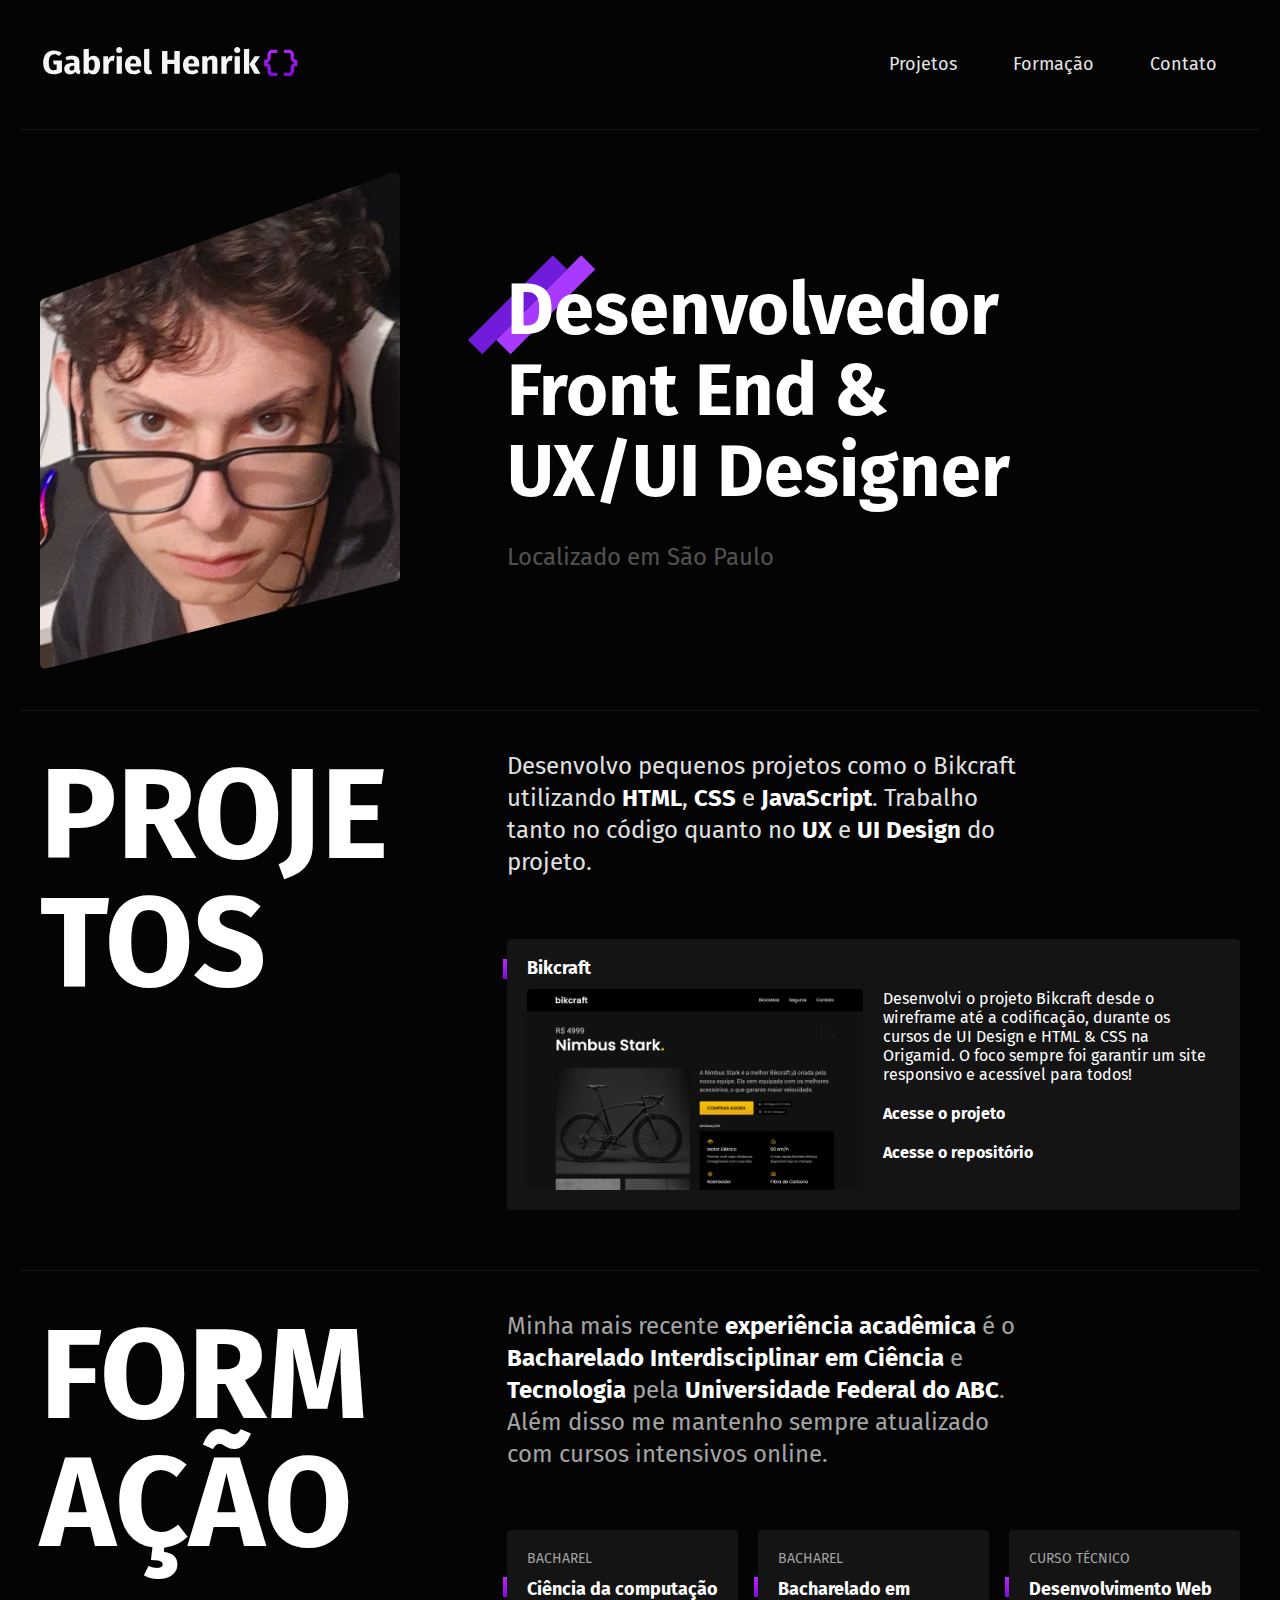
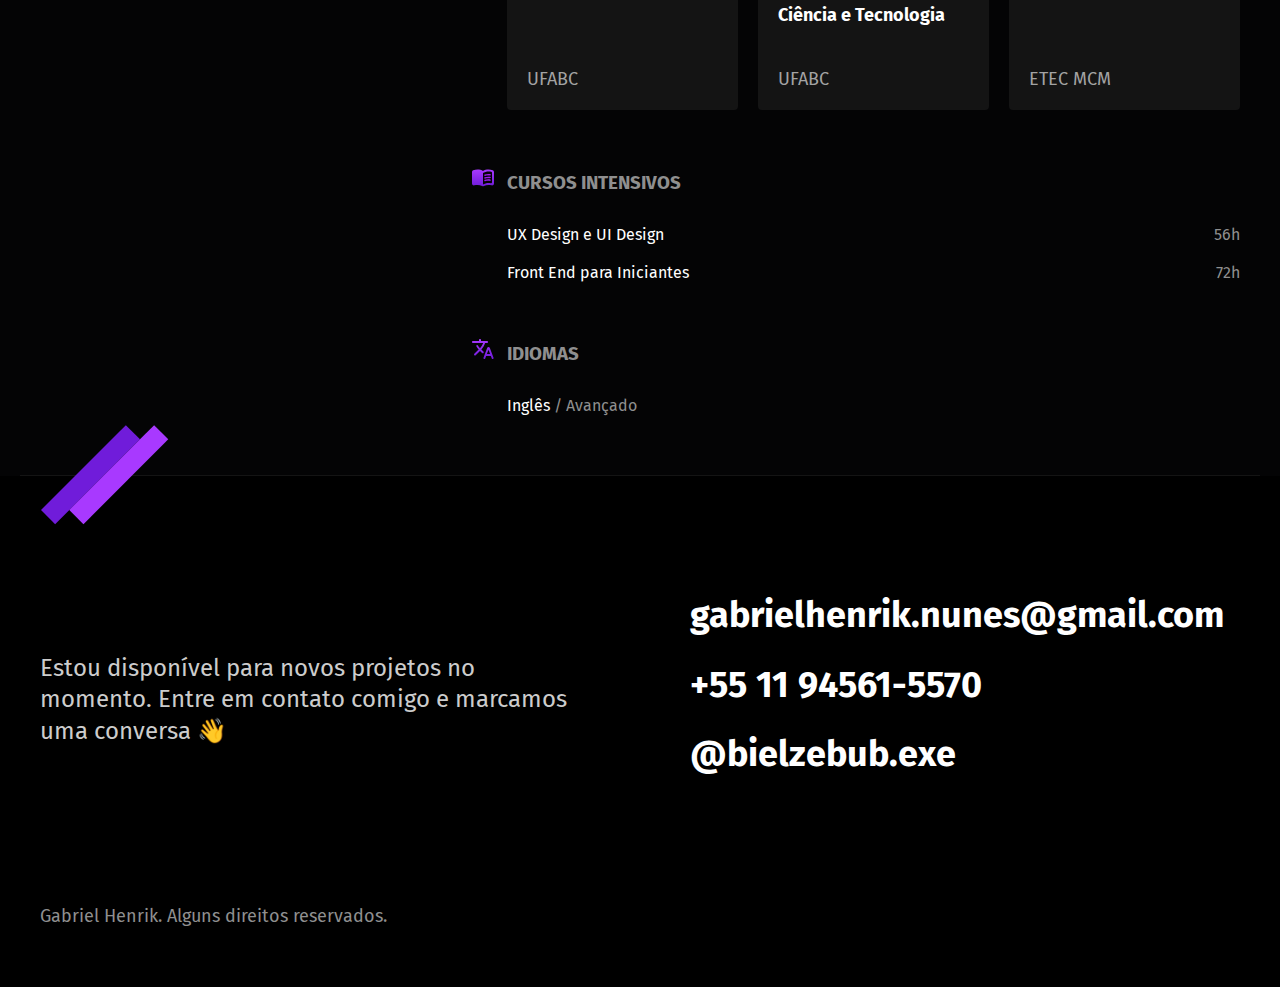
==== index.html @ 46ecd365 "troca da foto" ====
<!DOCTYPE html>
<html lang="pt-br">

<head>
  <meta charset="UTF-8">
  <meta name="viewport" content="width=device-width, initial-scale=1.0">
  <link rel="stylesheet" href="./css/style.css">
  <title>Gabriel Henrik - Desenvolvedor e Designer</title>
  <meta name="description" content="Desenvolvedor Front End e UX/UI Designer, Localizado em São Paulo">
  <link rel="icon" href="./favicon-pp.svg" type="image/svg+xml">
  <link rel="preconnect" href="https://fonts.googleapis.com">
  <link rel="preconnect" href="https://fonts.gstatic.com" crossorigin>
  <link href="https://fonts.googleapis.com/css2?family=Fira+Sans:wght@400;700&display=swap" rel="stylesheet">
</head>

<body>

  <header class="header">
    <div class="header-container">
      <img src="./img/logo-gh.svg" alt="" width="260" height="40">
      <nav>
        <ul class="header-menu">
          <li><a href="#projetos">Projetos</a></li>
          <li><a href="#formacao">Formação</a></li>
          <li><a href="#contato">Contato</a></li>
        </ul>
      </nav>
    </div>
  </header>

  <main class="introducao">
    <img src="./img/perfil-port.png" alt="gabriel henrik" width="360" height="520">
    <div>
      <h1>Desenvolvedor <br> Front End & <br> UX/UI Designer</h1>
      <p>Localizado em São Paulo</p>
    </div>

  </main>

  <section class="projetos" id="projetos" aria-label="projetos">
    <h2 class="subtitulo">projetos</h2>
    <div>
      <p class="projetos-texto">Desenvolvo pequenos projetos como o Bikcraft utilizando <strong>HTML</strong>, <strong>CSS</strong> e <strong>JavaScript</strong>. Trabalho tanto no código quanto no <strong>UX</strong> e <strong>UI Design</strong> do projeto.</p>

      <div class="empresa">
        <h3 class="empresa-titulo">Bikcraft</h3>
        <picture>
          <img src="./img/thumbs/bikcraft-thumb.jpg" alt="">
        </picture>

        <div class="conteudo-projetos">
          <p>Desenvolvi o projeto Bikcraft desde o wireframe até a codificação, durante os cursos de UI Design e HTML & CSS na Origamid. O foco sempre foi garantir um site responsivo e acessível para todos!</p>
          <ul>
            <li><a href="./projetos/bikcraft/index.html" target="_blank">Acesse o projeto</a></li>
            <li><a href="https://github.com/xBielzebub/bikcraft.git" target="_blank">Acesse o repositório</a></li>
          </ul>
        </div>
      </div>

    </div>
  </section>

  <section class="formacao" id="formacao" aria-label="Formação">
    <div class="formacao-container">
      <h2 class="subtitulo">Formação</h2>

      <div>
        <p class="formacao-texto">Minha mais recente <strong>experiência acadêmica</strong> é o <strong>Bacharelado Interdisciplinar em Ciência</strong> e <strong>Tecnologia</strong> pela <strong>Universidade Federal do ABC</strong>. Além disso me mantenho sempre atualizado com cursos intensivos online. </p>

        <ul class="faculdade-lista">
          <li class="faculdade">
            <span class="faculdade-tipo">Bacharel</span>
            <h3 class="faculdade-curso">Ciência da computação</h3>
            <span class="faculdade-instituicao">UFABC</span>
          </li>

          <li class="faculdade">
            <span class="faculdade-tipo">Bacharel</span>
            <h3 class="faculdade-curso">Bacharelado em Ciência e Tecnologia</h3>
            <span class="faculdade-instituicao">UFABC</span>
          </li>

          <li class="faculdade">
            <span class="faculdade-tipo">Curso Técnico</span>
            <h3 class="faculdade-curso">Desenvolvimento Web</h3>
            <span class="faculdade-instituicao">ETEC MCM</span>
          </li>
        </ul>
        <div class="formacao-extra">
          <div class="cursos">
            <h3>Cursos Intensivos</h3>
            <ul>
              <li>UX Design e UI Design <span>56h</span></li>
              <li>Front End para Iniciantes <span>72h</span></li>
            </ul>
          </div>

          <div class="idiomas">
            <h3>Idiomas</h3>
            <ul>
              <li>Inglês <span>/ Avançado</span></li>
            </ul>
          </div>
        </div>
      </div>
    </div>
  </section>

  <footer class="footer" id="contato">
    <div class="footer-container">
      <p class="footer-texto">Estou disponível para novos projetos no momento. Entre em contato comigo e marcamos uma conversa 👋</p>
      <ul class="footer-contato">
        <li>gabrielhenrik.nunes@gmail.com</li>
        <li>+55 11 94561-5570</li>
        <li><a href="https://www.instagram.com/bielzebub.exe/ " target=”_blank”>@bielzebub.exe</a></li>
      </ul>
      <p class="footer-copy">Gabriel Henrik. Alguns direitos reservados.</p>
    </div>
  </footer>

</body>

</html>
---- css/style.css ----
@import "./global.css";
@import "./header.css";
@import "./introducao.css";
@import "./experiencia.css";
@import "./formacao.css";
@import "./footer.css";
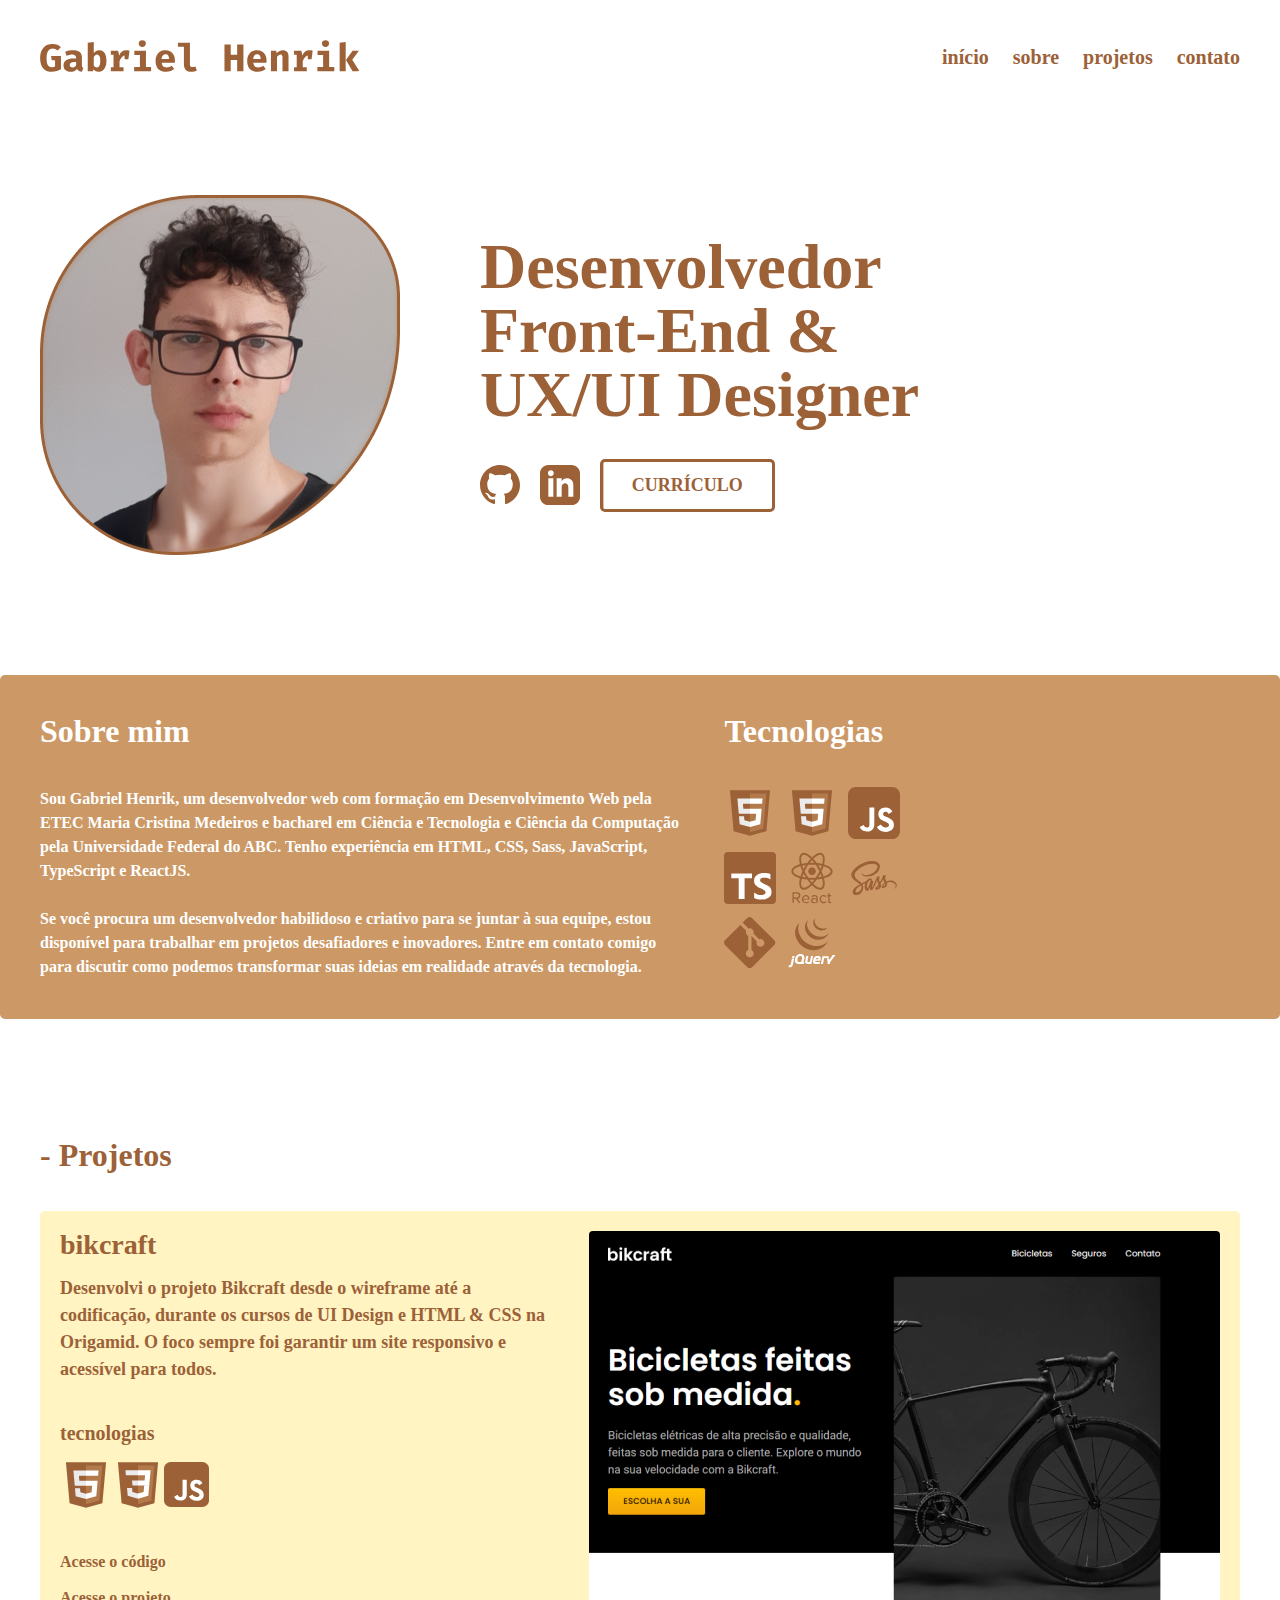
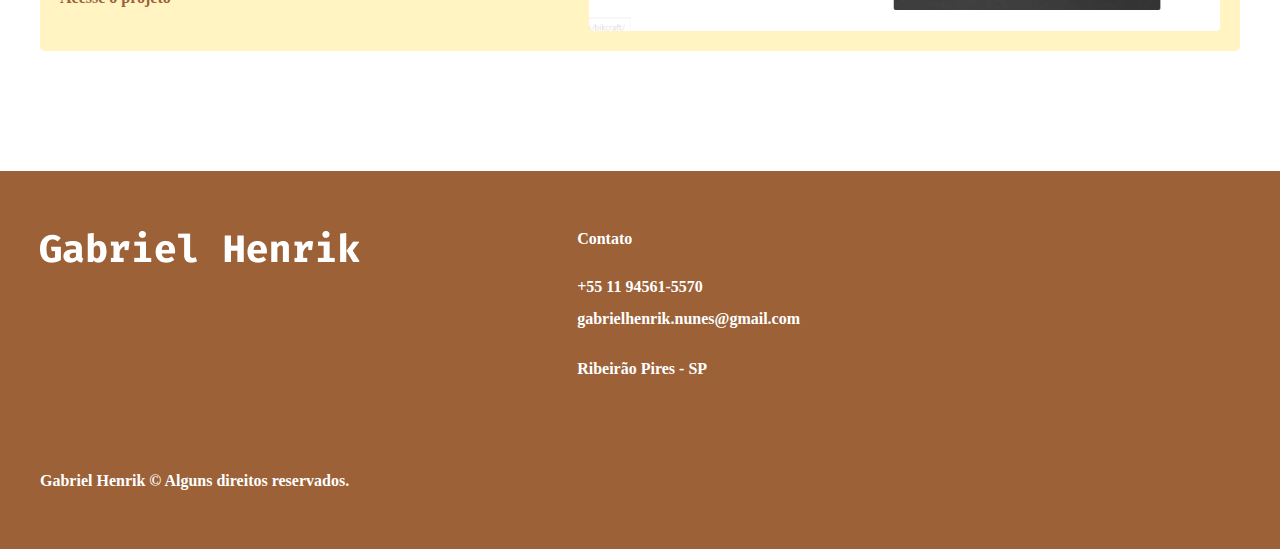
==== commit 941023e3: "novo-design" ====
--- a/index.html
+++ b/index.html
@@ -3,121 +3,99 @@
 
 <head>
   <meta charset="UTF-8">
+  <meta http-equiv="X-UA-Compatible" content="IE=edge">
   <meta name="viewport" content="width=device-width, initial-scale=1.0">
-  <link rel="stylesheet" href="./css/style.css">
+  <link rel="stylesheet" href="./css/styles.css">
+  <link rel="icon" href="../favicon.svg" type="image/svg+xml">
   <title>Gabriel Henrik - Desenvolvedor e Designer</title>
-  <meta name="description" content="Desenvolvedor Front End e UX/UI Designer, Localizado em São Paulo">
-  <link rel="icon" href="./favicon-pp.svg" type="image/svg+xml">
-  <link rel="preconnect" href="https://fonts.googleapis.com">
-  <link rel="preconnect" href="https://fonts.gstatic.com" crossorigin>
-  <link href="https://fonts.googleapis.com/css2?family=Fira+Sans:wght@400;700&display=swap" rel="stylesheet">
 </head>
 
 <body>
-
-  <header class="header">
-    <div class="header-container">
-      <img src="./img/logo-gh.svg" alt="" width="260" height="40">
-      <nav>
-        <ul class="header-menu">
-          <li><a href="#projetos">Projetos</a></li>
-          <li><a href="#formacao">Formação</a></li>
-          <li><a href="#contato">Contato</a></li>
-        </ul>
-      </nav>
-    </div>
+  <header class="container">
+    <picture>
+      <img src="./img/logonew.svg" alt="gabriel henrik" width="320">
+    </picture>
+    <nav>
+      <ul>
+        <li><a href="#inicio">início</a></li>
+        <li><a href="#sobre">sobre</a></li>
+        <li><a href="#projetos">projetos</a></li>
+        <li><a href="#contato">contato</a></li>
+      </ul>
+    </nav>
   </header>
 
-  <main class="introducao">
-    <img src="./img/perfil-port.png" alt="gabriel henrik" width="360" height="520">
-    <div>
-      <h1>Desenvolvedor <br> Front End & <br> UX/UI Designer</h1>
-      <p>Localizado em São Paulo</p>
+  <main class="container" id="inicio">
+    <img src="./img/pfpnew.png" alt="">
+    <div class="inicio-conteudo">
+      <h1>Desenvolvedor <br>
+        Front-End & <br>
+        UX/UI Designer</h1>
+
+      <ul class="social-links">
+        <li><a href="https://github.com/xBielzebub" target="_blank"><img src="./img/github-icon.svg" alt=""></a></li>
+        <li><a href="https://linkedin.com/in/gabrielhenrik294015150" target="_blank"><img src="./img/linkedin-icon.svg" alt=""></a></li>
+        <li><a href="" class="btn">Currículo</a></li>
+      </ul>
     </div>
-
   </main>
 
-  <section class="projetos" id="projetos" aria-label="projetos">
-    <h2 class="subtitulo">projetos</h2>
-    <div>
-      <p class="projetos-texto">Desenvolvo pequenos projetos como o Bikcraft utilizando <strong>HTML</strong>, <strong>CSS</strong> e <strong>JavaScript</strong>. Trabalho tanto no código quanto no <strong>UX</strong> e <strong>UI Design</strong> do projeto.</p>
+  <section class="sobre container" id="sobre">
+    <h2>Sobre mim</h2>
+    <p>Sou Gabriel Henrik, um desenvolvedor web com formação em Desenvolvimento Web pela ETEC Maria Cristina Medeiros e bacharel em Ciência e Tecnologia e Ciência da Computação pela Universidade Federal do ABC. Tenho experiência em HTML, CSS, Sass, JavaScript, TypeScript e ReactJS. <br> <br> Se você procura um desenvolvedor habilidoso e criativo para se juntar à sua equipe, estou disponível para trabalhar em projetos desafiadores e inovadores. Entre em contato comigo para discutir como podemos transformar suas ideias em realidade através da tecnologia.</p>
+    <h2>Tecnologias</h2>
+    <ul>
+      <li><img src="./img/skills/htmlicon.svg" alt="" width="52" height="52"></li>
+      <li><img src="./img/skills/htmlicon.svg" alt="" width="52" height="52"></li>
+      <li><img src="./img/skills/jsicon.svg" alt="" width="52" height="52"></li>
+      <li><img src="./img/skills/tsicon.svg" alt="" width="52" height="52"></li>
+      <li><img src="./img/skills/reacticon.svg" alt="" width="52" height="52"></li>
+      <li><img src="./img/skills/sassicon.svg" alt="" width="52" height="52"></li>
+      <li><img src="./img/skills/giticon.svg" alt="" width="52" height="52"></li>
+      <li><img src="./img/skills/jqueryicon.svg" alt="" width="52" height="52"></li>
+    </ul>
+  </section>
 
-      <div class="empresa">
-        <h3 class="empresa-titulo">Bikcraft</h3>
-        <picture>
-          <img src="./img/thumbs/bikcraft-thumb.jpg" alt="">
-        </picture>
-
-        <div class="conteudo-projetos">
-          <p>Desenvolvi o projeto Bikcraft desde o wireframe até a codificação, durante os cursos de UI Design e HTML & CSS na Origamid. O foco sempre foi garantir um site responsivo e acessível para todos!</p>
-          <ul>
-            <li><a href="./projetos/bikcraft/index.html" target="_blank">Acesse o projeto</a></li>
-            <li><a href="https://github.com/xBielzebub/bikcraft.git" target="_blank">Acesse o repositório</a></li>
-          </ul>
+  <section class="projetos container" id="projetos">
+    <h2>- Projetos</h2>
+    <div class="card-projeto">
+      <div class="projeto-conteudo">
+        <h3>bikcraft</h3>
+        <br>
+        <p>Desenvolvi o projeto Bikcraft desde o wireframe até a codificação, durante os cursos de UI Design e HTML & CSS na Origamid. O foco sempre foi garantir um site responsivo e acessível para todos.</p>
+        <h4>tecnologias</h4>
+        <br>
+        <div class="tecnologias-projeto">
+          <span><img src="./img/skills/htmlicon.svg" alt=""></span>
+          <span><img src="./img/skills/cssicon.svg" alt=""></span>
+          <span><img src="./img/skills/jsicon.svg" alt=""></span>
+        </div>
+        <div class="projetos-links">
+          <a href="https://github.com/xBielzebub/bikcraft" target="_blank">Acesse o código</a>
+          <a href="https://bikcraft-chi.vercel.app" target="_blank">Acesse o projeto</a>
         </div>
       </div>
-
+      <picture>
+        <img src="./img/thumb-projetos/bikcraft.jpg" alt="">
+      </picture>
     </div>
   </section>
 
-  <section class="formacao" id="formacao" aria-label="Formação">
-    <div class="formacao-container">
-      <h2 class="subtitulo">Formação</h2>
+  <footer class="footer-bg" id="contato">
+    <div class="footer container">
+      <img src="./img/logonew-white.png" alt="" width="320">
+      <div class="footer-contato">
+        <h3>Contato</h3>
+        <ul>
+          <li><a href="tel:+5511945615570">+55 11 94561-5570</a></li>
+          <li><a href="mailto:gabrielhenrik.nunes@gmail.com">gabrielhenrik.nunes@gmail.com</a></li>
+          <li>Ribeirão Pires - SP</li>
+        </ul>
+      </div>
 
-      <div>
-        <p class="formacao-texto">Minha mais recente <strong>experiência acadêmica</strong> é o <strong>Bacharelado Interdisciplinar em Ciência</strong> e <strong>Tecnologia</strong> pela <strong>Universidade Federal do ABC</strong>. Além disso me mantenho sempre atualizado com cursos intensivos online. </p>
-
-        <ul class="faculdade-lista">
-          <li class="faculdade">
-            <span class="faculdade-tipo">Bacharel</span>
-            <h3 class="faculdade-curso">Ciência da computação</h3>
-            <span class="faculdade-instituicao">UFABC</span>
-          </li>
-
-          <li class="faculdade">
-            <span class="faculdade-tipo">Bacharel</span>
-            <h3 class="faculdade-curso">Bacharelado em Ciência e Tecnologia</h3>
-            <span class="faculdade-instituicao">UFABC</span>
-          </li>
-
-          <li class="faculdade">
-            <span class="faculdade-tipo">Curso Técnico</span>
-            <h3 class="faculdade-curso">Desenvolvimento Web</h3>
-            <span class="faculdade-instituicao">ETEC MCM</span>
-          </li>
-        </ul>
-        <div class="formacao-extra">
-          <div class="cursos">
-            <h3>Cursos Intensivos</h3>
-            <ul>
-              <li>UX Design e UI Design <span>56h</span></li>
-              <li>Front End para Iniciantes <span>72h</span></li>
-            </ul>
-          </div>
-
-          <div class="idiomas">
-            <h3>Idiomas</h3>
-            <ul>
-              <li>Inglês <span>/ Avançado</span></li>
-            </ul>
-          </div>
-        </div>
-      </div>
-    </div>
-  </section>
-
-  <footer class="footer" id="contato">
-    <div class="footer-container">
-      <p class="footer-texto">Estou disponível para novos projetos no momento. Entre em contato comigo e marcamos uma conversa 👋</p>
-      <ul class="footer-contato">
-        <li>gabrielhenrik.nunes@gmail.com</li>
-        <li>+55 11 94561-5570</li>
-        <li><a href="https://www.instagram.com/bielzebub.exe/ " target=”_blank”>@bielzebub.exe</a></li>
-      </ul>
-      <p class="footer-copy">Gabriel Henrik. Alguns direitos reservados.</p>
+      <p class="footer-copy font-2-m cor-6">Gabriel Henrik © Alguns direitos reservados.</p>
     </div>
   </footer>
-
 </body>
 
 </html>--- a/css/styles.css
+++ b/css/styles.css
@@ -0,0 +1,37 @@
+@import url(./reset.css);
+@import url(./utilidades.css);
+@import url(./sobre.css);
+@import url(./projetos.css);
+@import url(./inicio.css);
+@import url(./footer.css);
+
+body {
+  font-family: "fira code";
+  font-weight: bold;
+  color: #9c6137;
+}
+
+.container {
+  max-width: 1200px;
+  margin: 0 auto;
+}
+
+.container:nth-child(n + 2) {
+  margin-top: 120px;
+}
+
+img {
+  border-radius: 4px;
+}
+
+header {
+  display: flex;
+  justify-content: space-between;
+  align-items: center;
+  padding-top: 40px;
+}
+nav ul {
+  font-size: 1.25rem;
+  display: flex;
+  gap: 24px;
+}
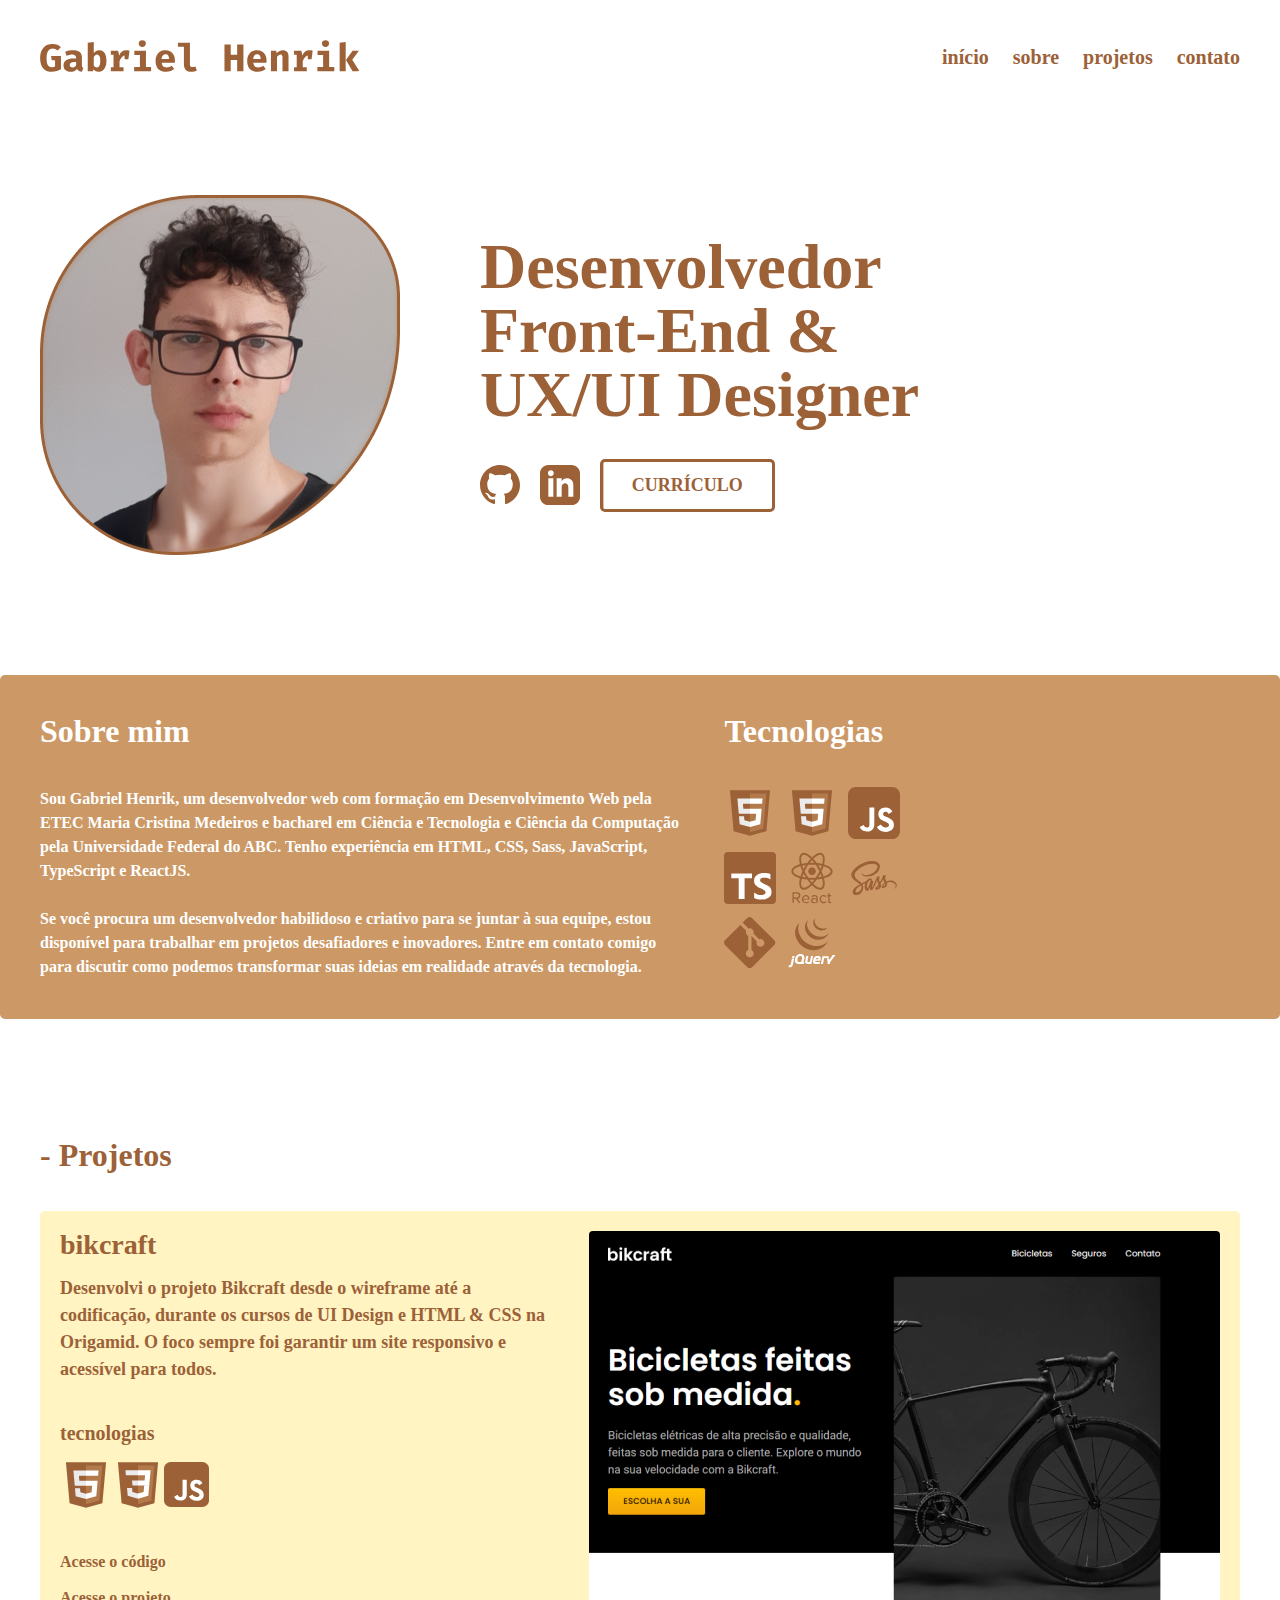
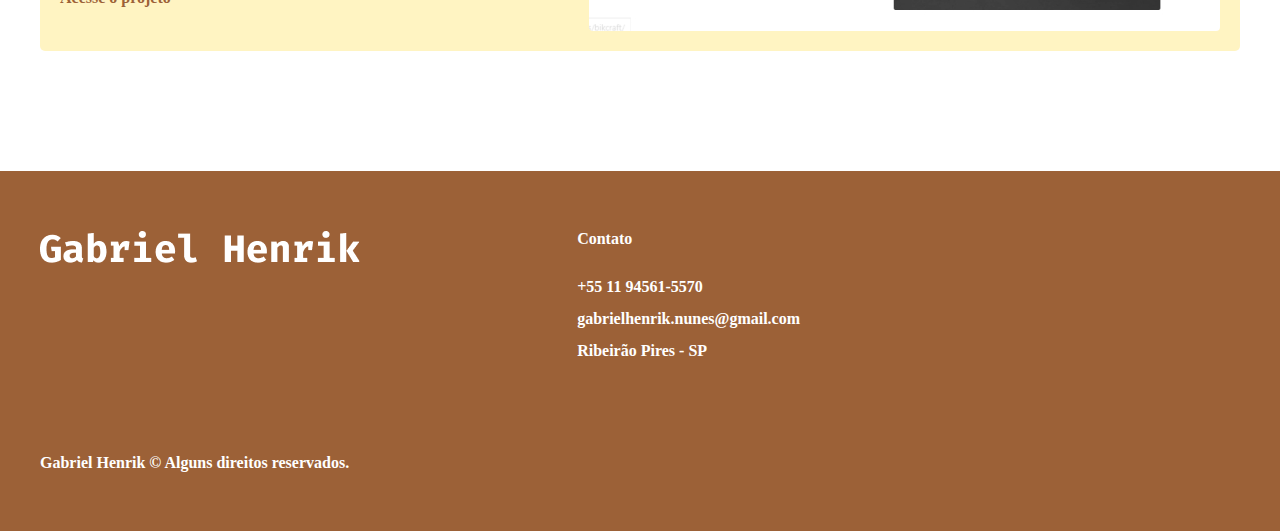
==== commit 79056210: "correções" ====
--- a/index.html
+++ b/index.html
@@ -93,7 +93,7 @@
         </ul>
       </div>
 
-      <p class="footer-copy font-2-m cor-6">Gabriel Henrik © Alguns direitos reservados.</p>
+      <p class="footer-copy">Gabriel Henrik © Alguns direitos reservados.</p>
     </div>
   </footer>
 </body>
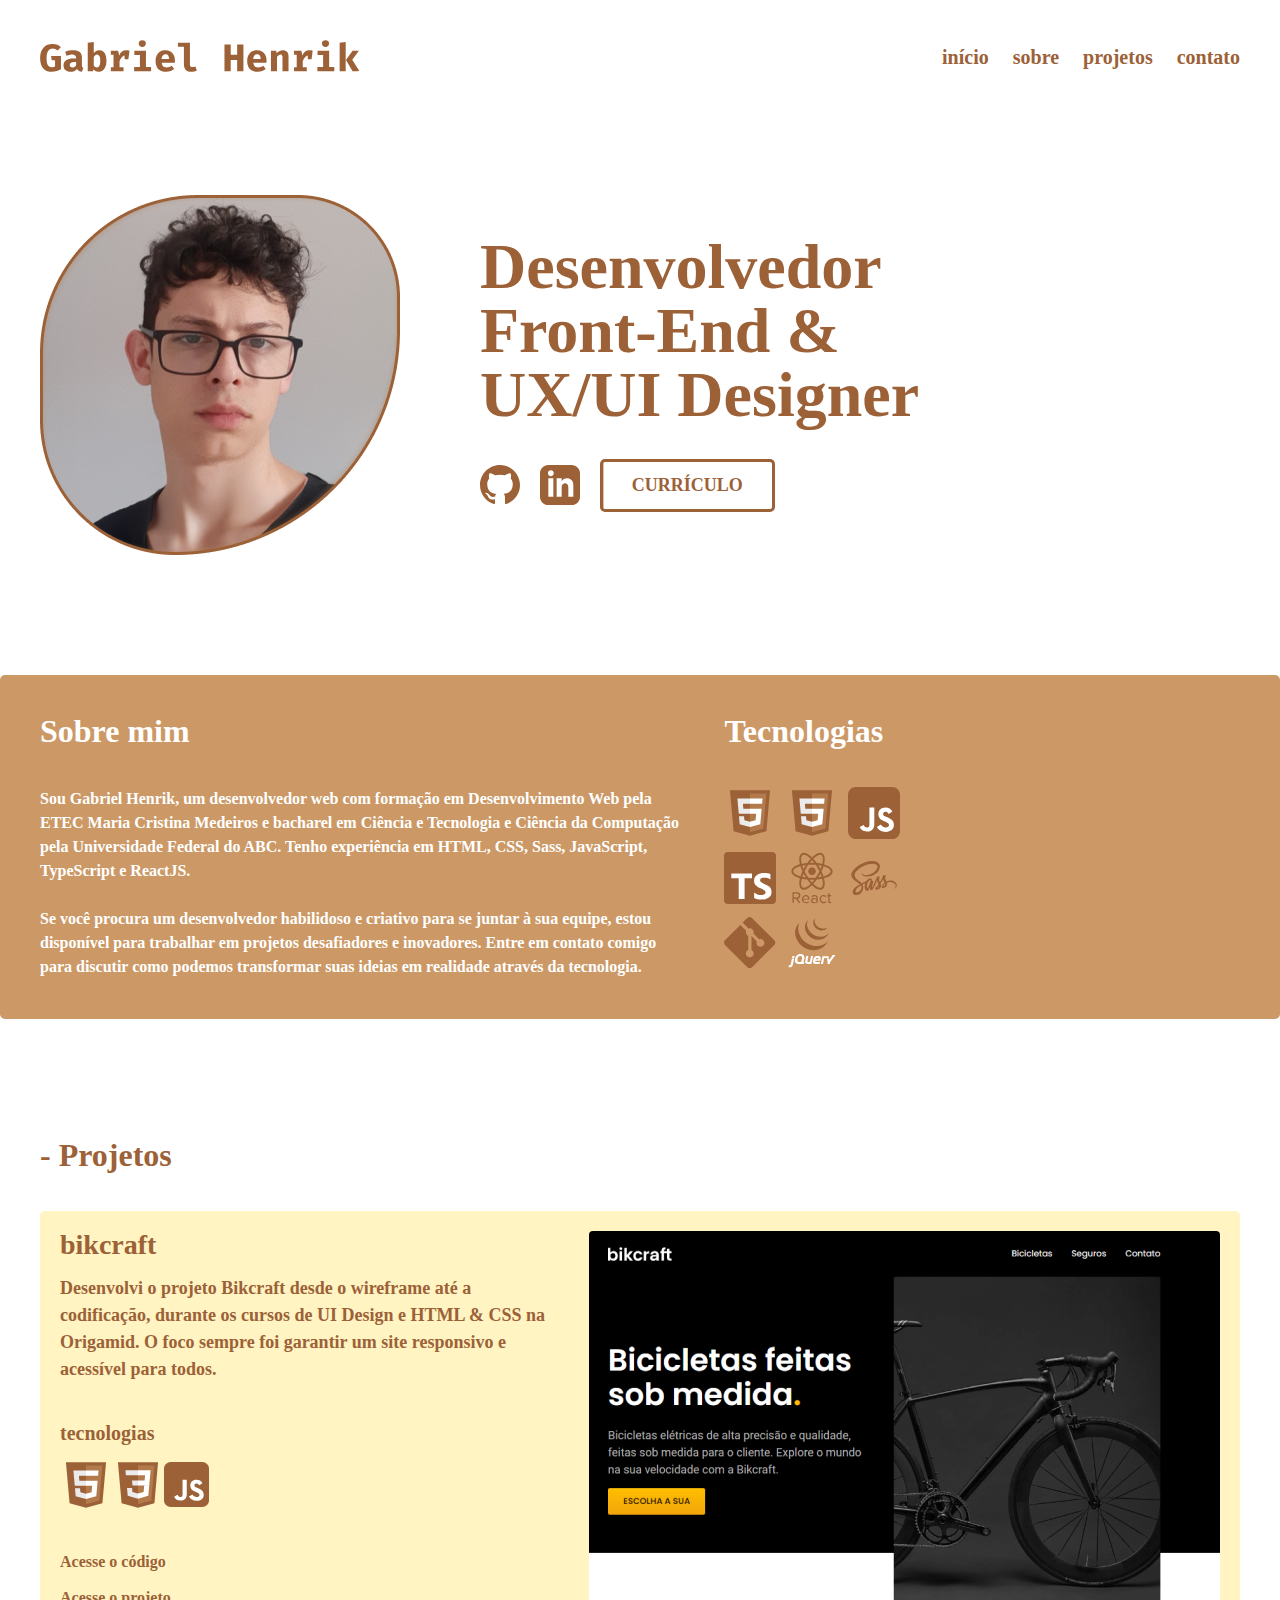
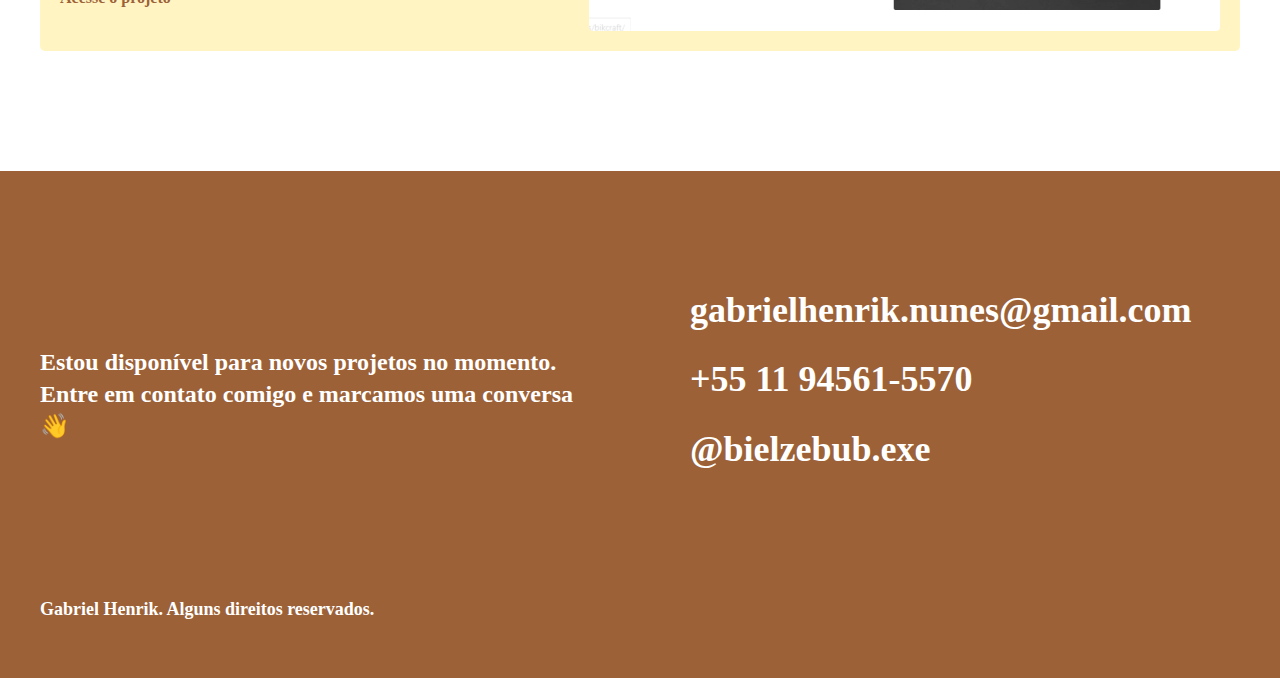
==== commit fa76d9e7: "novo footer" ====
--- a/index.html
+++ b/index.html
@@ -81,19 +81,15 @@
     </div>
   </section>
 
-  <footer class="footer-bg" id="contato">
-    <div class="footer container">
-      <img src="./img/logonew-white.png" alt="" width="320">
-      <div class="footer-contato">
-        <h3>Contato</h3>
-        <ul>
-          <li><a href="tel:+5511945615570">+55 11 94561-5570</a></li>
-          <li><a href="mailto:gabrielhenrik.nunes@gmail.com">gabrielhenrik.nunes@gmail.com</a></li>
-          <li>Ribeirão Pires - SP</li>
-        </ul>
-      </div>
-
-      <p class="footer-copy">Gabriel Henrik © Alguns direitos reservados.</p>
+  <footer class="footer" id="contato">
+    <div class="footer-container">
+      <p class="footer-texto">Estou disponível para novos projetos no momento. Entre em contato comigo e marcamos uma conversa 👋</p>
+      <ul class="footer-contato">
+        <li>gabrielhenrik.nunes@gmail.com</li>
+        <li>+55 11 94561-5570</li>
+        <li><a href="https://www.instagram.com/bielzebub.exe/ " target=”_blank”>@bielzebub.exe</a></li>
+      </ul>
+      <p class="footer-copy">Gabriel Henrik. Alguns direitos reservados.</p>
     </div>
   </footer>
 </body>
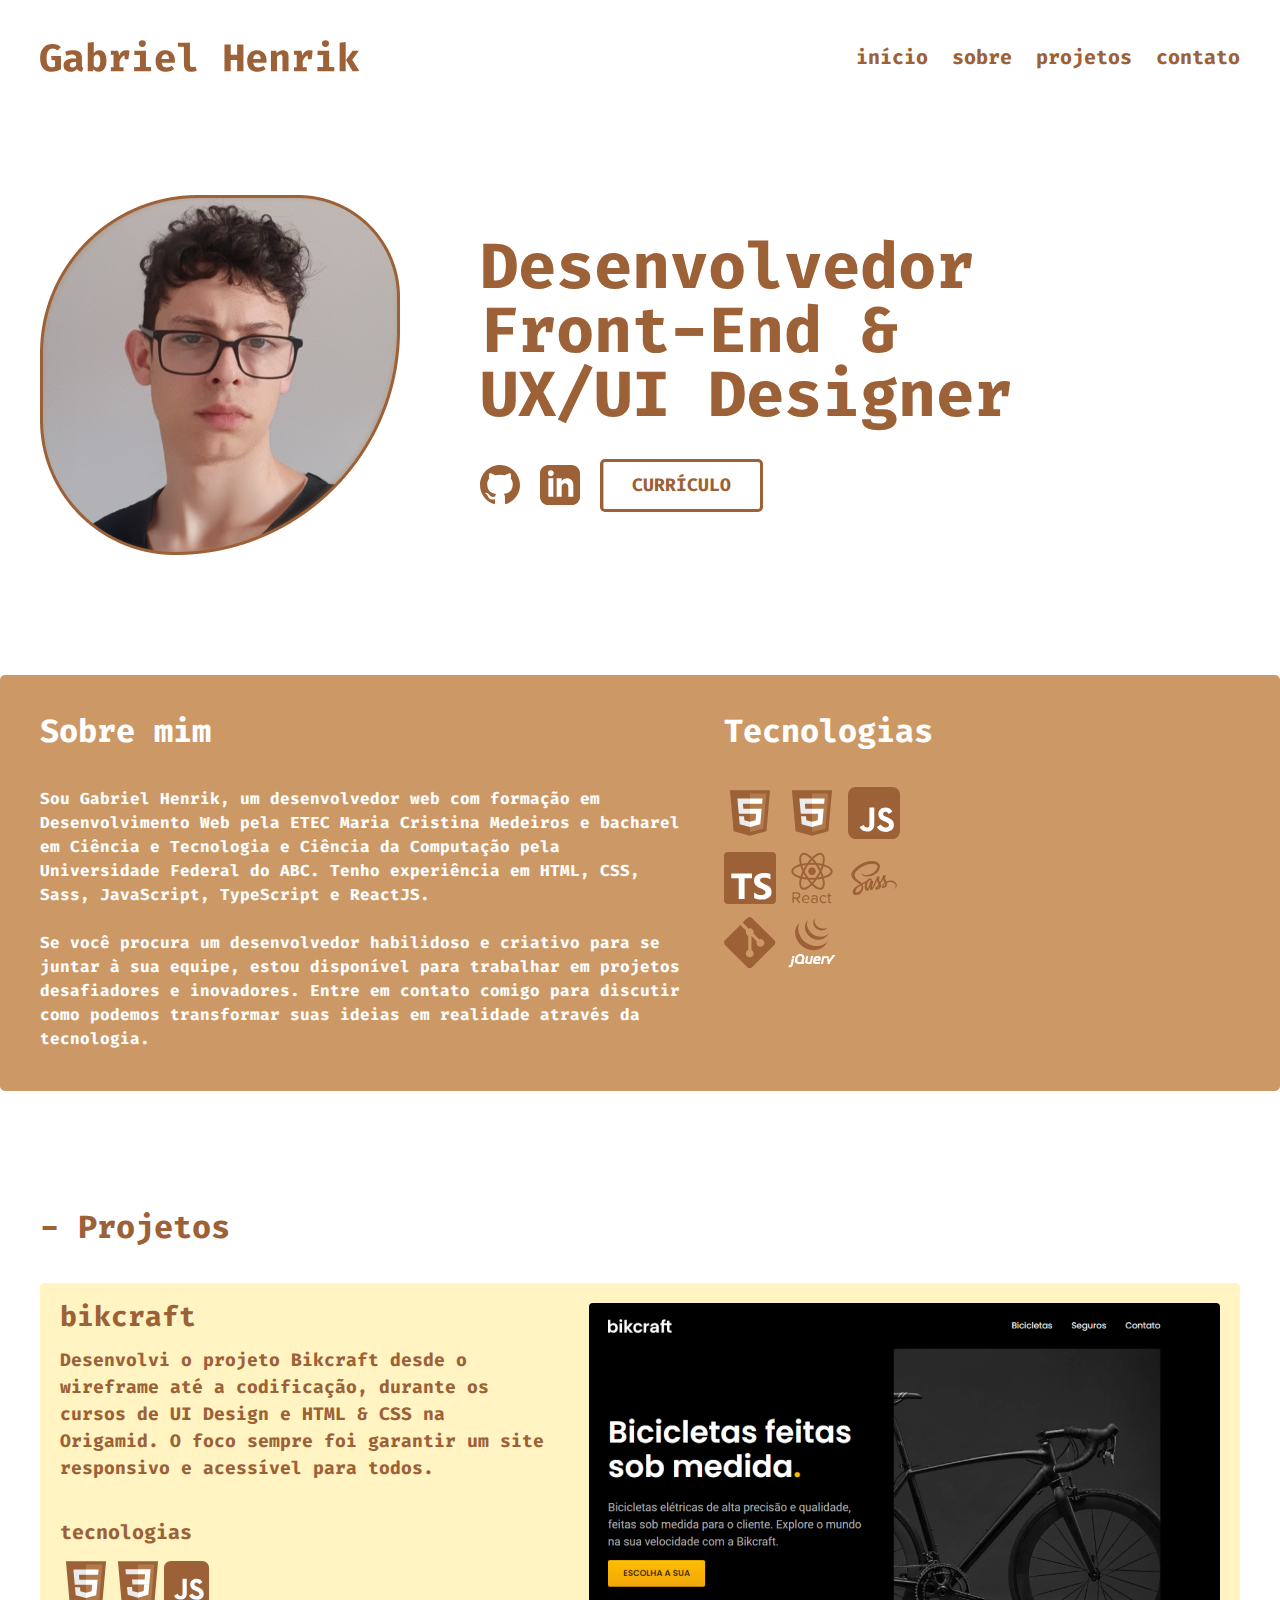
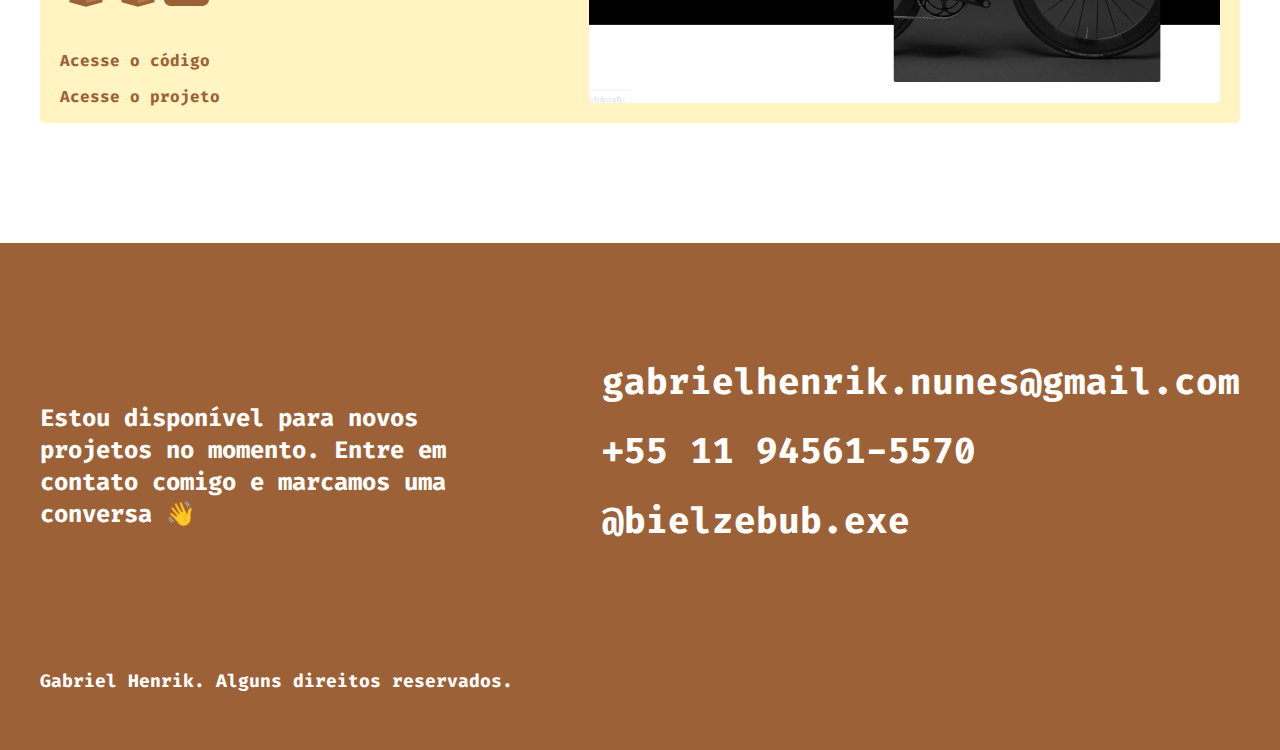
==== commit 520671d1: "fonte fira code" ====
--- a/index.html
+++ b/index.html
@@ -7,6 +7,11 @@
   <meta name="viewport" content="width=device-width, initial-scale=1.0">
   <link rel="stylesheet" href="./css/styles.css">
   <link rel="icon" href="../favicon.svg" type="image/svg+xml">
+
+  <link rel="preconnect" href="https://fonts.googleapis.com">
+  <link rel="preconnect" href="https://fonts.gstatic.com" crossorigin>
+  <link href="https://fonts.googleapis.com/css2?family=Fira+Code:wght@400;700&display=swap" rel="stylesheet">
+
   <title>Gabriel Henrik - Desenvolvedor e Designer</title>
 </head>
 
--- a/css/styles.css
+++ b/css/styles.css
@@ -6,7 +6,7 @@
 @import url(./footer.css);
 
 body {
-  font-family: "fira code";
+  font-family: "Fira Code", monospace;
   font-weight: bold;
   color: #9c6137;
 }
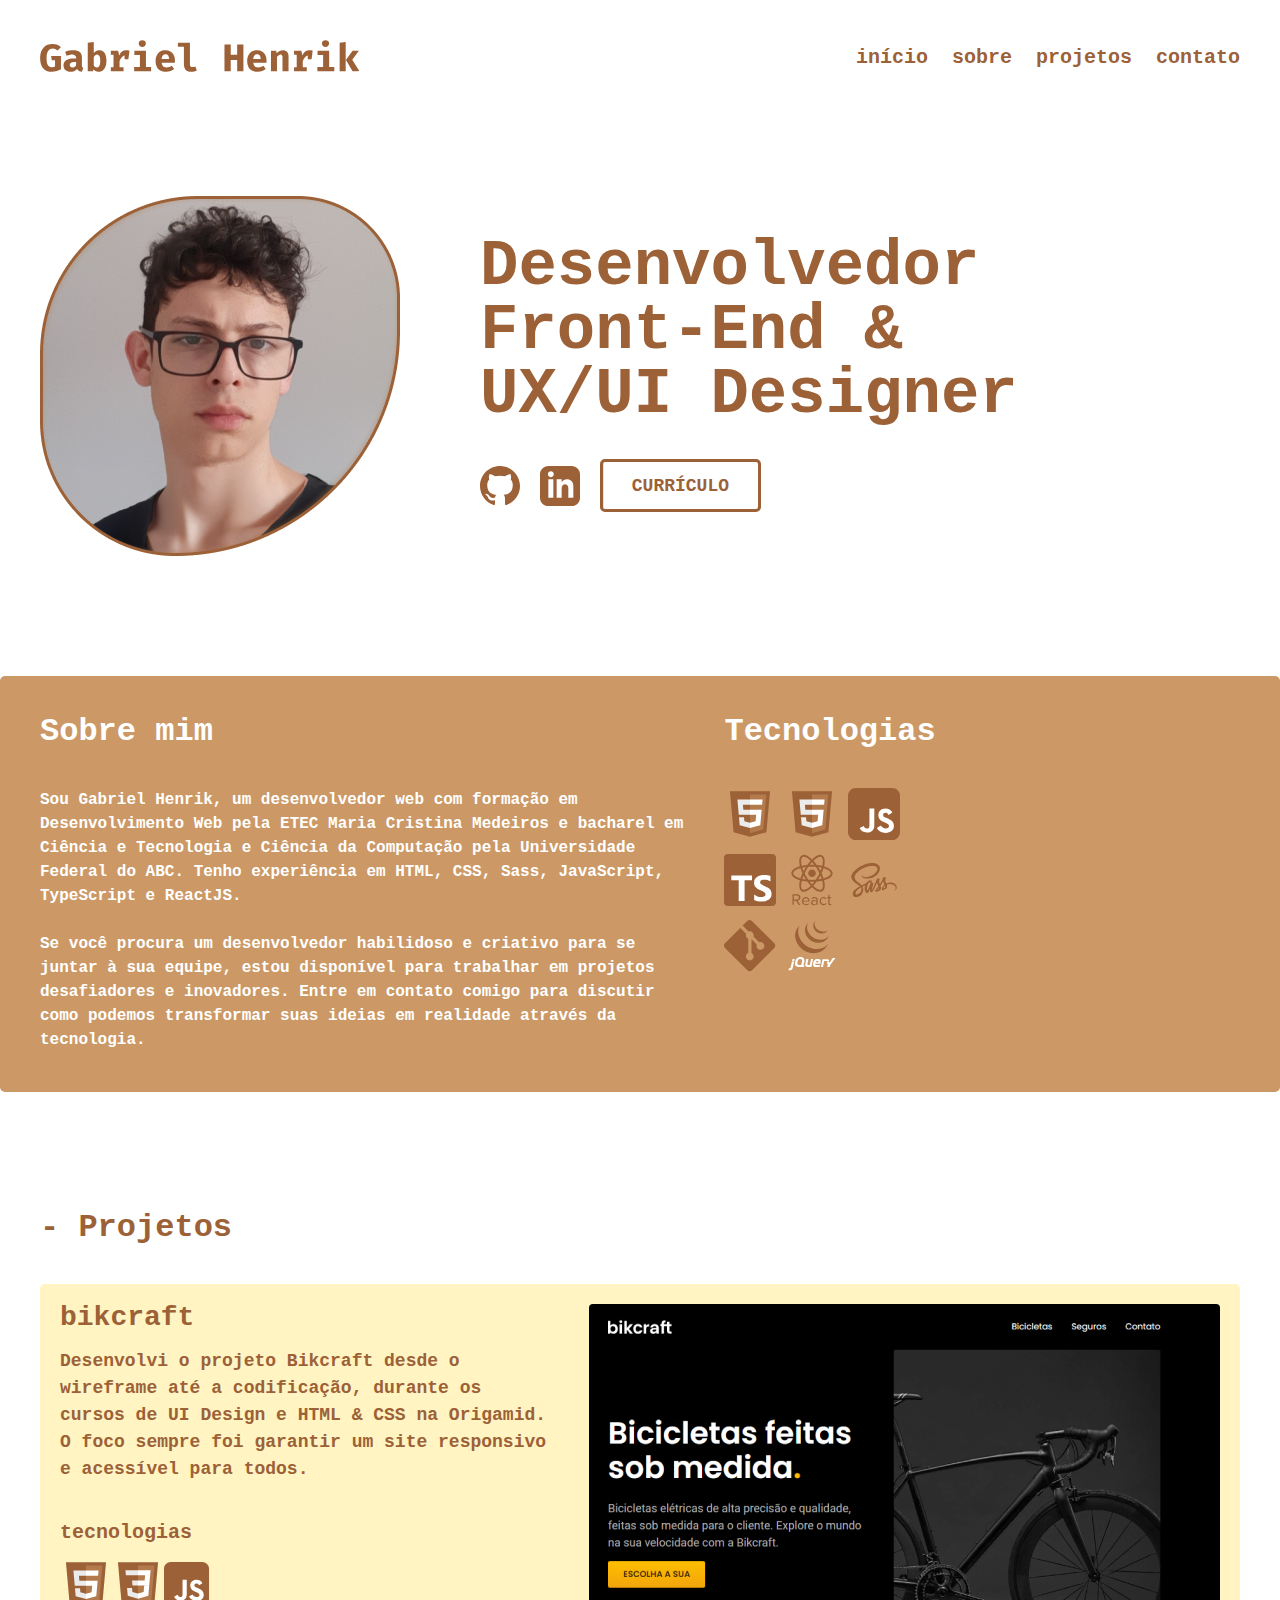
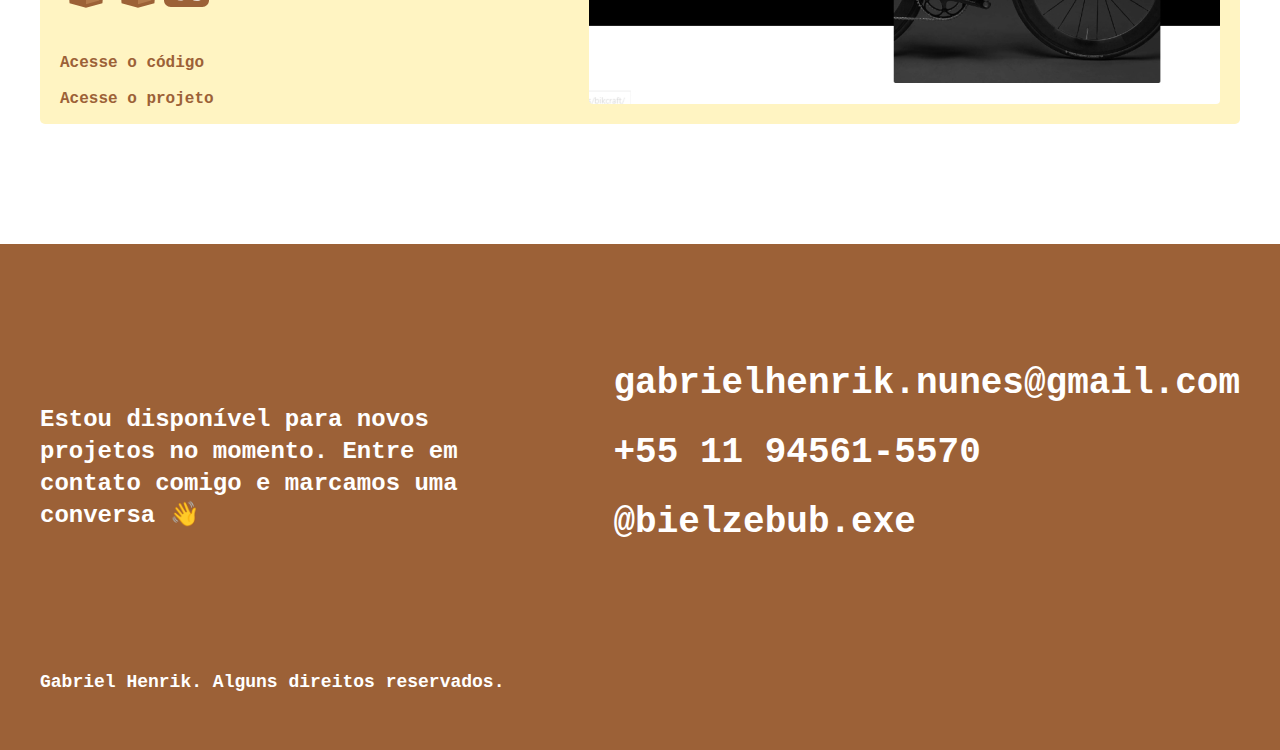
==== commit 0f6f92f6: "removido fira code" ====
--- a/index.html
+++ b/index.html
@@ -7,10 +7,6 @@
   <meta name="viewport" content="width=device-width, initial-scale=1.0">
   <link rel="stylesheet" href="./css/styles.css">
   <link rel="icon" href="../favicon.svg" type="image/svg+xml">
-
-  <link rel="preconnect" href="https://fonts.googleapis.com">
-  <link rel="preconnect" href="https://fonts.gstatic.com" crossorigin>
-  <link href="https://fonts.googleapis.com/css2?family=Fira+Code:wght@400;700&display=swap" rel="stylesheet">
 
   <title>Gabriel Henrik - Desenvolvedor e Designer</title>
 </head>
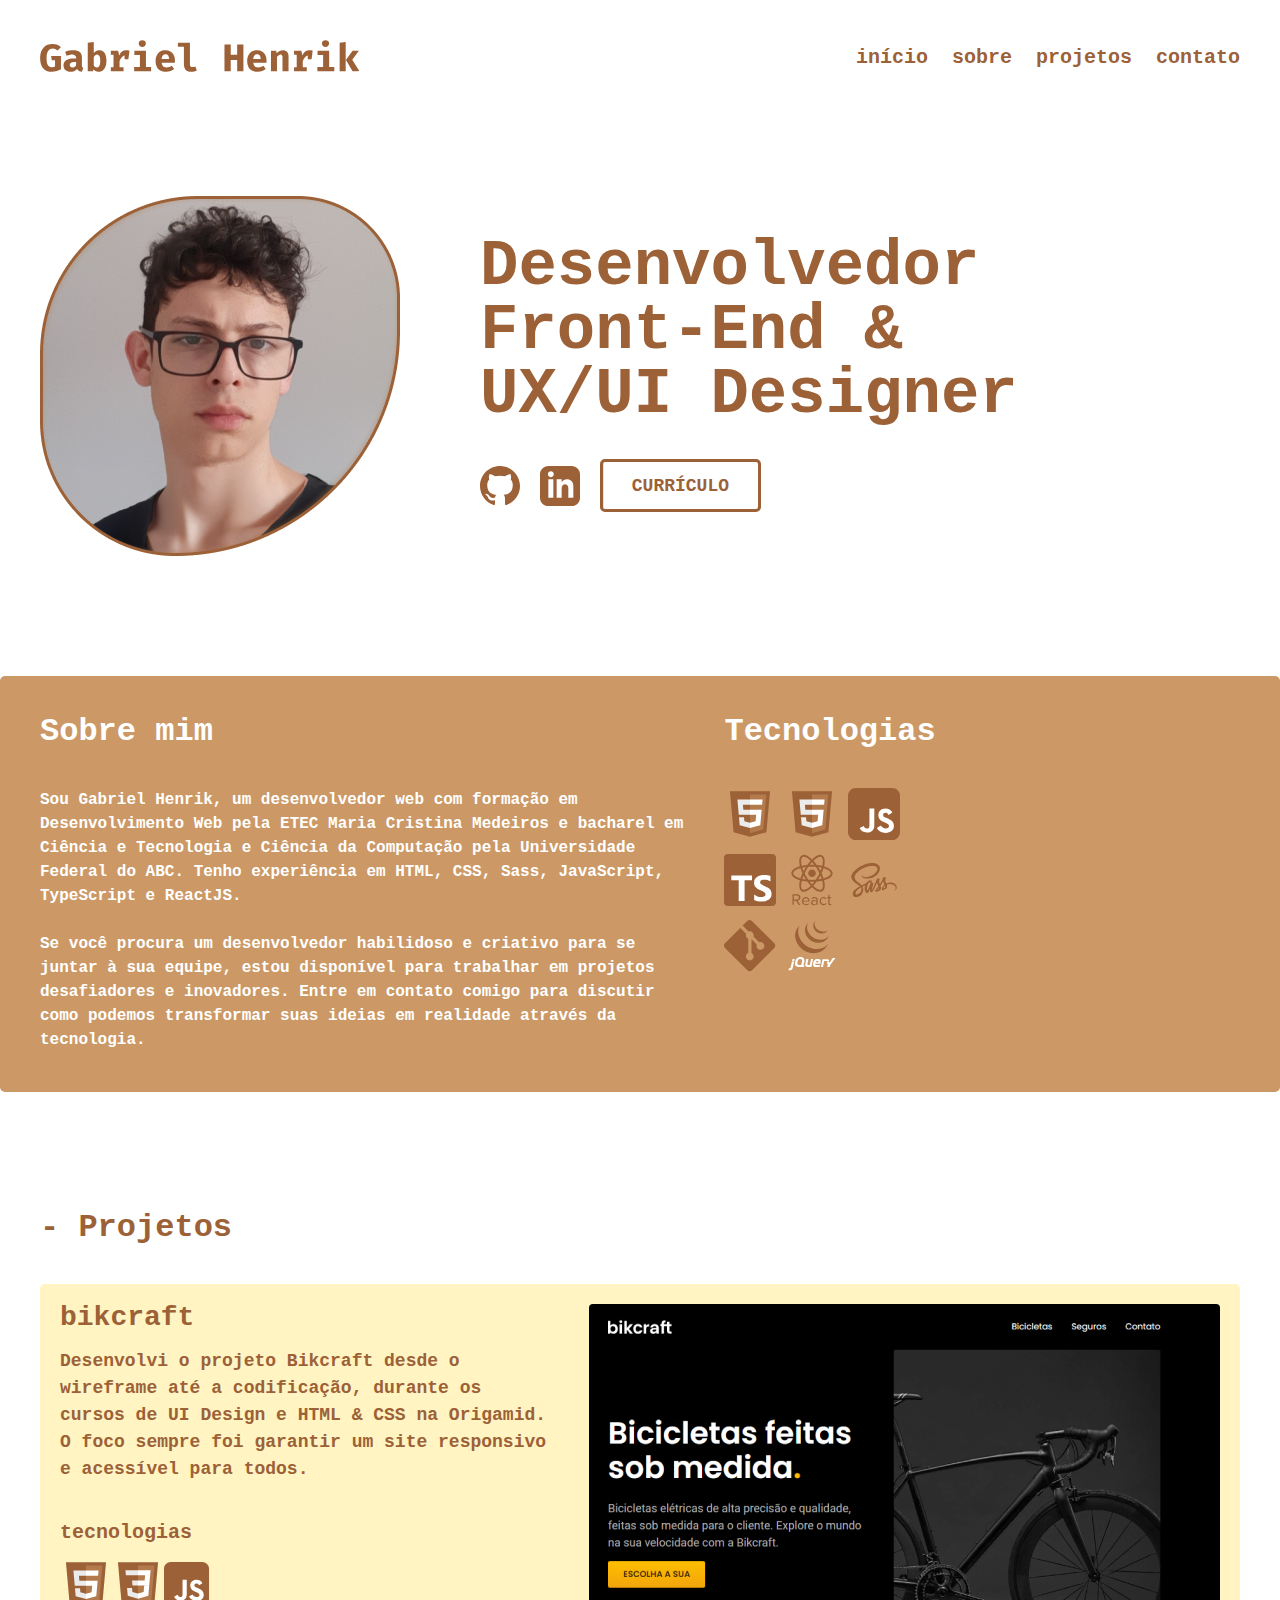
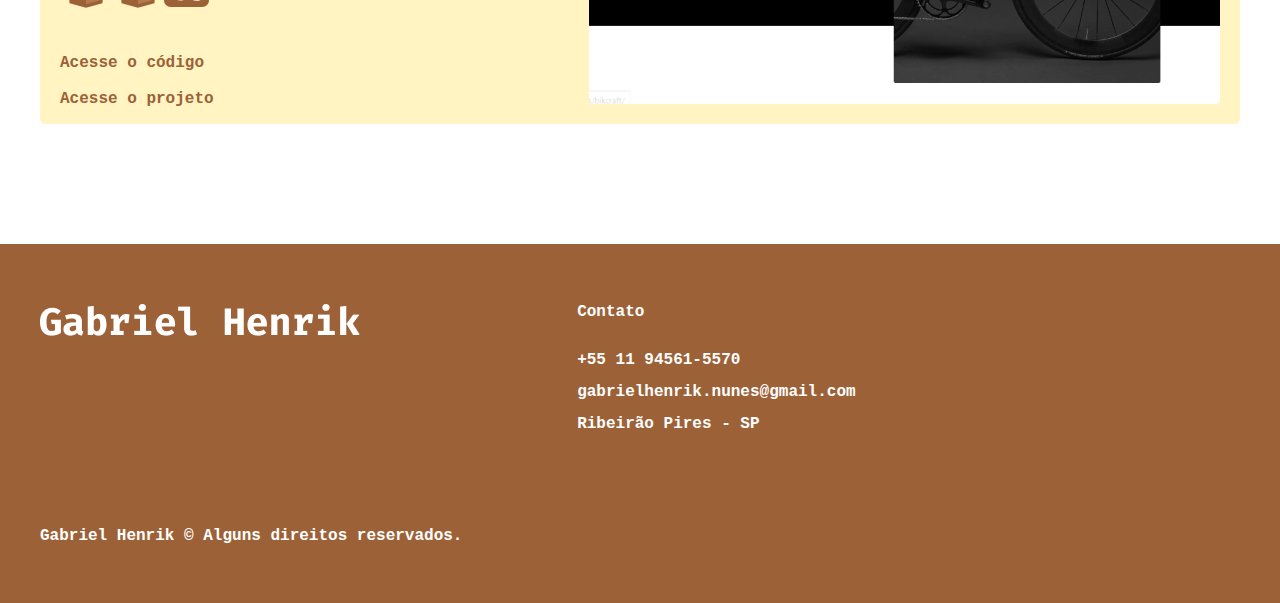
==== commit 067fe470: "footer antigo" ====
--- a/index.html
+++ b/index.html
@@ -82,15 +82,19 @@
     </div>
   </section>
 
-  <footer class="footer" id="contato">
-    <div class="footer-container">
-      <p class="footer-texto">Estou disponível para novos projetos no momento. Entre em contato comigo e marcamos uma conversa 👋</p>
-      <ul class="footer-contato">
-        <li>gabrielhenrik.nunes@gmail.com</li>
-        <li>+55 11 94561-5570</li>
-        <li><a href="https://www.instagram.com/bielzebub.exe/ " target=”_blank”>@bielzebub.exe</a></li>
-      </ul>
-      <p class="footer-copy">Gabriel Henrik. Alguns direitos reservados.</p>
+  <footer class="footer-bg" id="contato">
+    <div class="footer container">
+      <img src="./img/logonew-white.png" alt="" width="320">
+      <div class="footer-contato">
+        <h3>Contato</h3>
+        <ul>
+          <li><a href="tel:+5511945615570">+55 11 94561-5570</a></li>
+          <li><a href="mailto:gabrielhenrik.nunes@gmail.com">gabrielhenrik.nunes@gmail.com</a></li>
+          <li>Ribeirão Pires - SP</li>
+        </ul>
+      </div>
+
+      <p class="footer-copy">Gabriel Henrik © Alguns direitos reservados.</p>
     </div>
   </footer>
 </body>
